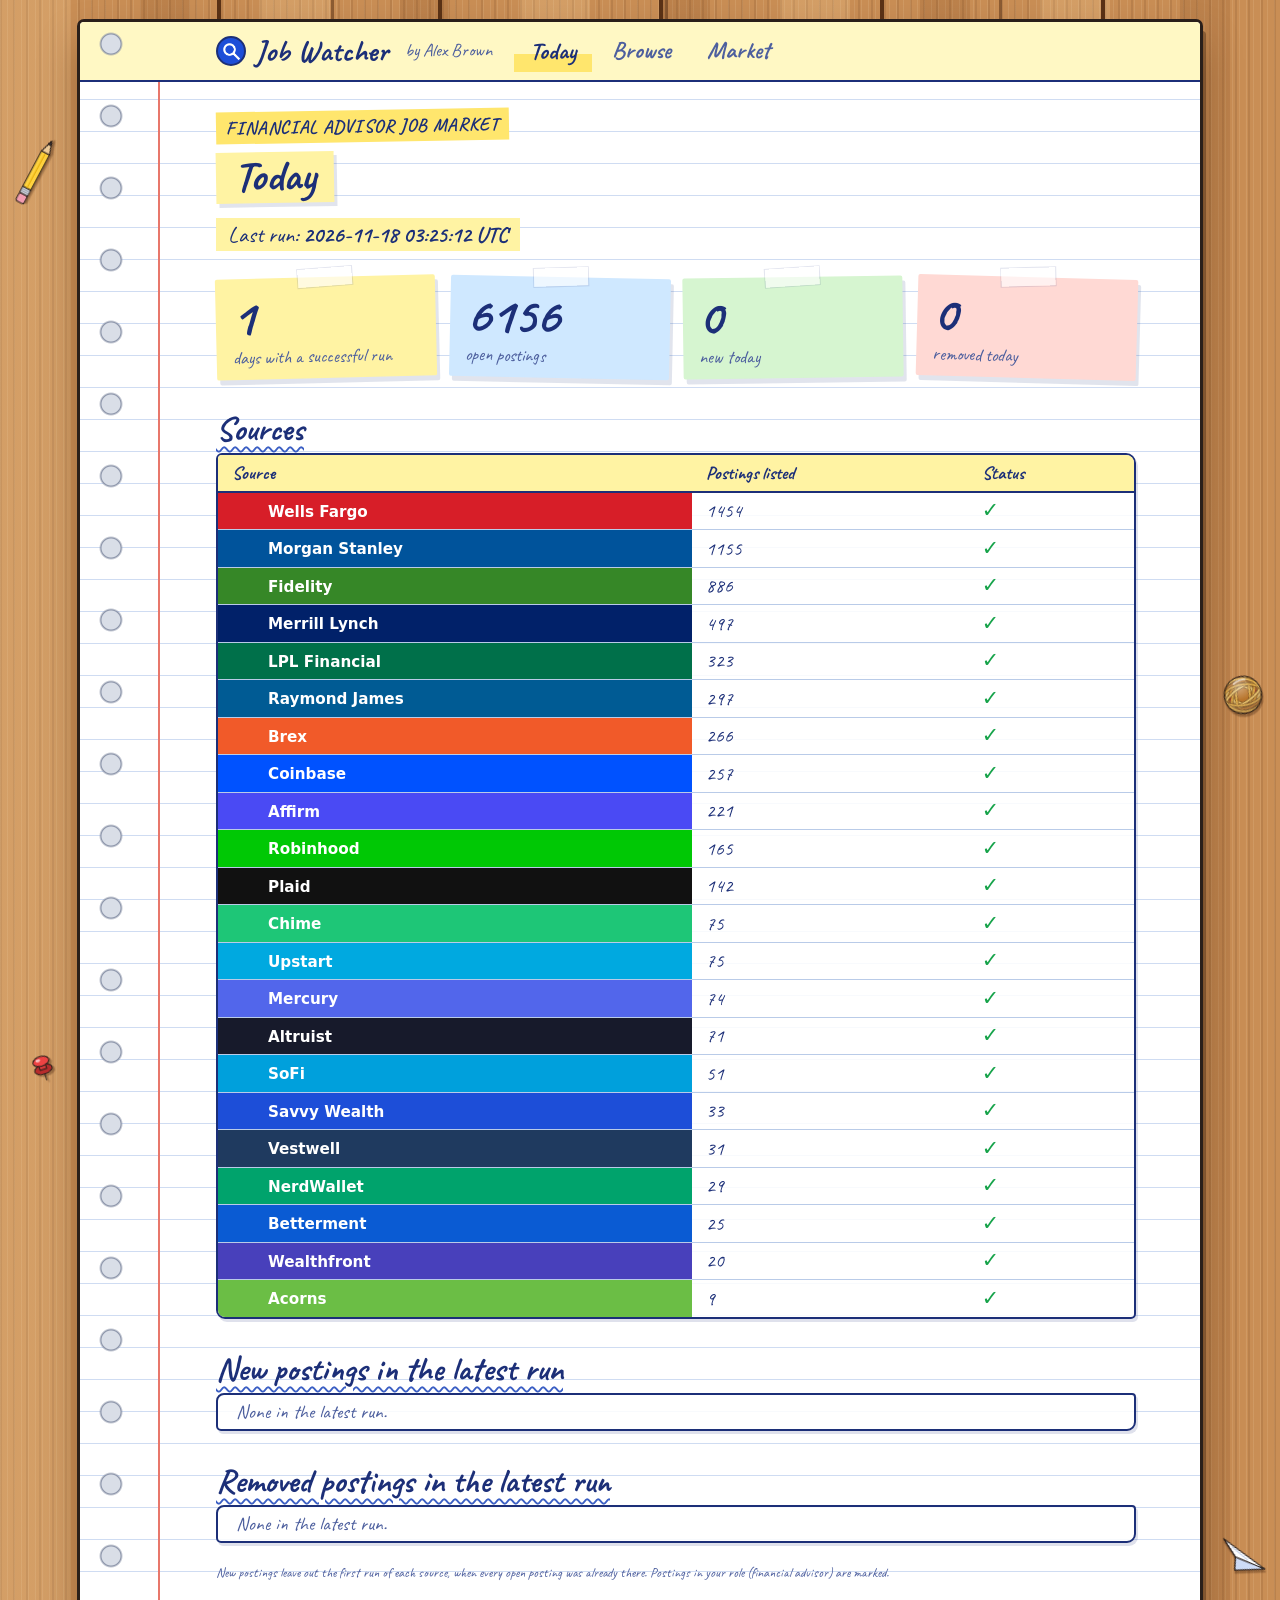
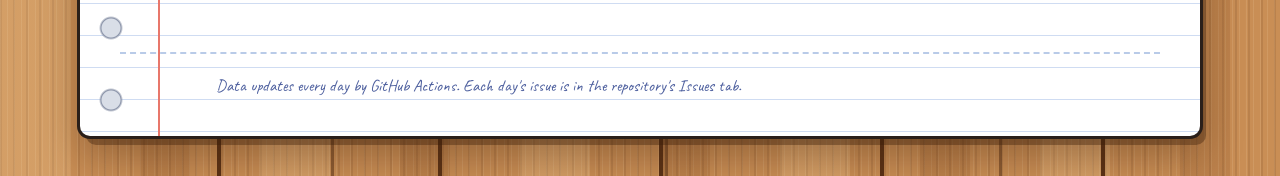
==== index.html @ 93026873 "Rubber-band ball looks like a real rubber-band ball Co-Authored-By: Claude Sonnet 5.5 <noreply@anthr" ====
<!doctype html>
<html lang="en">
<head>
<meta charset="utf-8">
<meta name="viewport" content="width=device-width, initial-scale=1">
<title>Today - Job Watcher</title>
<meta name="description" content="Daily watch on open financial-advisor jobs: what is new and what is gone.">
<meta name="theme-color" content="#1d4ed8">
<link rel="manifest" href="manifest.webmanifest">
<link rel="icon" href="assets/icon-192.png">
<link rel="apple-touch-icon" href="assets/icon-192.png">
<script src="assets/turn.js?v=15"></script>
<link rel="stylesheet" href="assets/style.css?v=15">
<script src="assets/common.js?v=15" defer></script>
<script src="assets/desk.js?v=15" defer></script>
<script src="assets/today.js?v=15" defer></script>
</head>
<body>
<header class="hero"><div class="wrap">
  <div class="eyebrow">Financial advisor job market</div>
  <h1>Today</h1>
  <p class="lede">Last run: <strong id="run-time">loading...</strong></p>
</div></header>
<main>

  <div class="cards">
    <div class="card"><div class="num" id="n-days">-</div><div class="lab">days with a successful run</div></div>
    <div class="card"><div class="num" id="n-open">-</div><div class="lab">open postings</div></div>
    <div class="card"><div class="num" id="n-new">-</div><div class="lab">new today</div></div>
    <div class="card"><div class="num" id="n-removed">-</div><div class="lab">removed today</div></div>
  </div>

  <h2>Sources</h2>
  <table>
    <thead><tr><th>Source</th><th>Postings listed</th><th>Status</th></tr></thead>
    <tbody id="sources"></tbody>
  </table>

  <h2>New postings in the latest run</h2>
  <ul class="list" id="new-list"></ul>

  <h2>Removed postings in the latest run</h2>
  <ul class="list" id="removed-list"></ul>
  <p class="note">New postings leave out the first run of each source, when every open posting was already there. Postings in your role (financial advisor) are marked.</p>
</main>
<footer>Data updates every day by GitHub Actions. Each day's issue is in the repository's Issues tab.</footer>
</body>
</html>
---- assets/style.css ----
@import url("https://fonts.googleapis.com/css2?family=Caveat:wght@400;700&display=swap");
:root {
  --bg: #f6f8fc;
  --card: #ffffff;
  --ink: #0f1b33;
  --muted: #5b6b85;
  --line: #e1e8f3;
  --brand: #1d4ed8;        /* blue (secondary color) */
  --brand-2: #1e3fa8;      /* deeper blue for hover */
  --navy: #0f2a6b;
  --accent: #1d4ed8;
  --accent-soft: #eaf1fe;
  --sky: #5b9bf5;
  --bad: #b3402f;
  --bad-soft: #fbe9e5;
  --good: #1d4ed8;
  --c-all: #a9c3f3; --c-role: #1d4ed8; --c-teal: #5b9bf5;
  --shadow: 0 1px 2px rgba(15, 42, 107, .06), 0 6px 18px rgba(15, 42, 107, .07);
  --serif: Georgia, "Times New Roman", serif;
  --sans: system-ui, -apple-system, "Segoe UI", Roboto, Helvetica, Arial, sans-serif;
}
@media (prefers-color-scheme: dark) {
  :root:not([data-theme="light"]) {
    --bg: #0b1220; --card: #121b2e; --ink: #e8eefc; --muted: #93a3c0; --line: #223052;
    --brand: #6ea0ff; --brand-2: #8db4ff; --navy: #9bbcff; --accent: #6ea0ff; --accent-soft: #172447;
    --sky: #6ea0ff; --bad: #ee8472; --bad-soft: #3b1f1a; --good: #6ea0ff;
    --c-all: #36518f; --c-role: #6ea0ff; --c-teal: #8db4ff;
    --shadow: 0 1px 2px rgba(0, 0, 0, .4), 0 6px 18px rgba(0, 0, 0, .35);
  }
}
* { box-sizing: border-box; }
html { scroll-behavior: smooth; }
body { margin: 0; background: var(--bg); color: var(--ink); font-family: var(--sans); line-height: 1.55; -webkit-font-smoothing: antialiased; }
a { color: var(--accent); }
h1, h2, h3 { font-family: var(--serif); line-height: 1.2; letter-spacing: -.01em; }
h2 { font-size: 1.35rem; margin: 30px 0 12px; }

/* navigation: white bar, blue accents */
.nav { background: var(--card); color: var(--ink); position: sticky; top: 0; z-index: 10; border-bottom: 1px solid var(--line); box-shadow: 0 2px 10px rgba(15, 42, 107, .06); }
.nav-inner { max-width: 1040px; margin: 0 auto; padding: 0 16px; display: flex; align-items: center; gap: 4px; flex-wrap: wrap; }
.brand { display: flex; align-items: center; gap: 9px; font-family: var(--serif); font-weight: bold; font-size: 1.15rem; margin-right: 18px; padding: 12px 0; color: var(--navy); text-decoration: none; }
.brand::before { content: ""; width: 26px; height: 26px; border-radius: 7px; background: var(--brand) url("icon-192.png") center / cover; }
.nav a.link { color: var(--muted); text-decoration: none; padding: 15px 14px; border-bottom: 3px solid transparent; font-weight: 500; transition: color .15s, background .15s; }
.nav a.link:hover { color: var(--brand); background: var(--accent-soft); }
.nav a.link.current { color: var(--brand); border-bottom-color: var(--brand); }

/* hero: white with a soft blue wash */
.hero { background: linear-gradient(135deg, #ffffff 0%, #f1f6ff 55%, #dfeafe 100%); color: var(--ink); position: relative; overflow: hidden; border-bottom: 1px solid var(--line); }
.hero::after { content: ""; position: absolute; right: -70px; top: -90px; width: 340px; height: 340px; border-radius: 50%; background: radial-gradient(circle, rgba(29, 78, 216, .16), transparent 68%); }
.hero .wrap { max-width: 1040px; margin: 0 auto; padding: 34px 16px 56px; position: relative; z-index: 1; }
.hero h1 { margin: 0 0 6px; font-size: clamp(1.9rem, 4.5vw, 2.7rem); color: var(--navy); }
.hero .lede { color: var(--muted); margin: 0; max-width: 62ch; }
.hero .lede strong { color: var(--ink); }
.hero .eyebrow { text-transform: uppercase; letter-spacing: .14em; font-size: .72rem; color: var(--brand); font-weight: 700; margin-bottom: 8px; }
@media (prefers-color-scheme: dark) { :root:not([data-theme="light"]) .hero { background: linear-gradient(135deg, #0b1220 0%, #101a30 60%, #14234a 100%); } }

main { max-width: 1040px; margin: -34px auto 0; padding: 0 16px 60px; position: relative; z-index: 2; }
.lede { color: var(--muted); }
.banner { background: var(--accent-soft); color: var(--navy); border: 1px solid var(--sky); padding: 9px 14px; border-radius: 8px; margin: 0 0 14px; }

/* stat cards */
.cards { display: grid; grid-template-columns: repeat(auto-fit, minmax(150px, 1fr)); gap: 14px; margin: 0 0 8px; }
.card { background: var(--card); border: 1px solid var(--line); border-top: 4px solid var(--brand); border-radius: 10px; padding: 16px 18px; box-shadow: var(--shadow); }
.card:nth-child(2) { border-top-color: var(--navy); }
.card:nth-child(3) { border-top-color: var(--sky); }
.card:nth-child(4) { border-top-color: var(--bad); }
.card .num { font-family: var(--serif); font-size: 2.3rem; font-weight: bold; line-height: 1.1; color: var(--navy); }
.card .lab { color: var(--muted); font-size: .85rem; margin-top: 4px; }

/* tables and lists */
table { border-collapse: separate; border-spacing: 0; width: 100%; background: var(--card); border: 1px solid var(--line); border-radius: 10px; overflow: hidden; box-shadow: var(--shadow); }
th, td { text-align: left; padding: 10px 16px; border-bottom: 1px solid var(--line); font-size: .93rem; }
th { background: var(--accent-soft); font-size: .72rem; text-transform: uppercase; letter-spacing: .08em; color: var(--navy); }
tr:last-child td { border-bottom: 0; }
tbody tr:hover td { background: rgba(29, 78, 216, .05); }
.ok, .fail { display: inline-block; padding: 2px 10px; border-radius: 20px; font-size: .78rem; font-weight: 700; }
.ok { color: var(--brand); background: var(--accent-soft); }
.fail { color: var(--bad); background: var(--bad-soft); }
.mark { display: inline-block; font-size: 1.3rem; font-weight: 800; line-height: 1; }
.mark.yes { color: #16a34a; }
.mark.no { color: #dc2626; }
.pill { display: inline-block; background: var(--brand); color: #fff; font-size: .66rem; font-weight: 800; letter-spacing: .05em; padding: 2px 8px; border-radius: 10px; vertical-align: middle; margin-right: 6px; }
@media (prefers-color-scheme: dark) { :root:not([data-theme="light"]) .pill { color: #07122b; } }
.list { list-style: none; padding: 0; margin: 0; background: var(--card); border: 1px solid var(--line); border-radius: 10px; overflow: hidden; box-shadow: var(--shadow); }
.list li { padding: 11px 18px; border-bottom: 1px solid var(--line); transition: background .12s; }
.list li:hover { background: rgba(29, 78, 216, .05); }
.list li:last-child { border-bottom: 0; }
.list a { font-weight: 600; text-decoration: none; color: var(--ink); }
.list a:hover { text-decoration: underline; color: var(--brand); }
.list .sub, .sub { color: var(--muted); font-size: .85rem; }
.empty { color: var(--muted); padding: 14px 18px; }

/* browse controls */
.panel { background: var(--card); border: 1px solid var(--line); border-radius: 12px; padding: 16px 18px; box-shadow: var(--shadow); margin: 0 0 16px; }
.controls { display: grid; grid-template-columns: repeat(auto-fit, minmax(160px, 1fr)); gap: 12px; align-items: end; margin-top: 14px; }
.controls label { display: flex; flex-direction: column; font-size: .75rem; text-transform: uppercase; letter-spacing: .06em; color: var(--muted); gap: 4px; font-weight: 600; }
select, input[type=search] { font: inherit; text-transform: none; letter-spacing: 0; font-weight: 400; padding: 9px 10px; border: 1px solid var(--line); border-radius: 8px; background: var(--card); color: var(--ink); min-width: 0; }
select:focus, input:focus, button:focus-visible, a:focus-visible { outline: 3px solid rgba(29, 78, 216, .35); outline-offset: 1px; }
.seg { display: inline-flex; flex-wrap: nowrap; border: 1px solid var(--line); border-radius: 9px; overflow: hidden; }
.seg button { white-space: nowrap; font: inherit; font-weight: 600; border: 0; background: var(--card); color: var(--ink); padding: 9px 16px; cursor: pointer; transition: background .15s; }
.seg button:hover { background: var(--accent-soft); }
.seg button[aria-pressed=true] { background: var(--brand); color: #fff; }
@media (prefers-color-scheme: dark) { :root:not([data-theme="light"]) .seg button[aria-pressed=true] { color: #07122b; } }
.row { display: flex; gap: 12px; align-items: flex-start; }
.row .grow { flex: 1; min-width: 0; }
.star { border: 0; background: none; font-size: 1.6rem; line-height: 1; cursor: pointer; color: #b7c4dd; padding: 2px 4px; transition: transform .12s, color .12s; }
.star:hover { transform: scale(1.2); color: var(--brand); }
.star[aria-pressed=true] { color: var(--brand); }
.list a.apply, .apply { white-space: nowrap; font-weight: 700; text-decoration: none; background: var(--brand); color: #fff; border: 1px solid var(--brand); padding: 7px 16px; border-radius: 8px; align-self: center; transition: background .15s; }
.list a.apply:hover, .apply:hover { background: var(--brand-2); border-color: var(--brand-2); color: #fff; text-decoration: none; }
@media (prefers-color-scheme: dark) { :root:not([data-theme="light"]) .list a.apply, :root:not([data-theme="light"]) .apply { color: #07122b; } }
.count { color: var(--muted); font-size: .9rem; margin: 10px 2px; font-weight: 600; }
.note { color: var(--muted); font-size: .85rem; }

/* market */
section.finding { background: var(--card); border: 1px solid var(--line); border-left: 5px solid var(--brand); border-radius: 12px; padding: 6px 24px 20px; margin: 18px 0; box-shadow: var(--shadow); }
section.finding:nth-of-type(even) { border-left-color: var(--sky); }
section.finding h2 { margin: 18px 0 6px; font-size: 1.4rem; color: var(--navy); }
.chart svg { width: 100%; height: auto; display: block; }
.chart text { fill: var(--muted); font-size: 11px; font-family: var(--sans); }
.legend { display: flex; gap: 16px; font-size: .85rem; color: var(--muted); margin: 6px 0 0; }
.legend i { display: inline-block; width: 11px; height: 11px; border-radius: 3px; margin-right: 6px; vertical-align: -1px; }

/* sources table: the first column takes each company's colors */
td.src { font-weight: 700; white-space: nowrap; }
td.src > span:last-child { vertical-align: middle; }
td.src .logo { display: inline-block; width: 26px; height: 26px; padding: 3px; margin-right: 10px; border-radius: 7px; background: #fff; vertical-align: middle; object-fit: contain; }
tbody tr:hover td.src { filter: brightness(1.06); }

footer { color: var(--muted); font-size: .8rem; max-width: 1040px; margin: 0 auto; padding: 0 16px 34px; border-top: 1px solid var(--line); padding-top: 16px; }

@media (max-width: 560px) {
  .nav a.link { padding: 12px 10px; }
  .row { flex-wrap: wrap; }
  .apply { margin-left: 40px; }
  section.finding { padding: 4px 14px 16px; }
}

/* ===== Notepad theme: white ruled paper, ink handwriting ===== */
:root, :root:not([data-theme="light"]) {
  --hand: "Caveat", "Segoe Print", "Bradley Hand", "Comic Sans MS", cursive;
  --ink: #1c2f78; --muted: #4d5f9e; --line: #b9cbe8;
  --bg: #e4e8ee; --card: #ffffff;
  --brand: #1c2f78; --brand-2: #121f55; --navy: #1c2f78; --accent: #1c2f78; --accent-soft: #fff6b3;
  --sky: #3b5fc4; --bad: #c0392b; --bad-soft: #fde4e0; --good: #1c2f78;
  --c-all: #b9c7ee; --c-role: #1c2f78; --c-teal: #3b5fc4;
  --serif: var(--hand); --sans: var(--hand);
  --shadow: 2px 3px 0 rgba(28, 47, 120, .14);
  color-scheme: light;
}
html { background: radial-gradient(circle at 50% 0, #f2f4f8, #d9dee7) fixed; }
body {
  position: relative; max-width: 1120px; margin: 22px auto 40px; font-size: 1.28rem; line-height: 32px;
  background-color: #fff;
  background-image:
    linear-gradient(90deg, transparent 78px, #e8776b 78px, #e8776b 80px, transparent 80px),
    repeating-linear-gradient(to bottom, transparent 0 31px, #cfdcf2 31px 32px);
  background-position: 0 0, 0 14px;
  box-shadow: 0 2px 4px rgba(0,0,0,.18), 0 18px 40px rgba(20, 30, 60, .22);
  border-radius: 4px 4px 10px 10px;
}
/* spiral binding holes down the left edge */
body::before {
  content: ""; position: absolute; left: 14px; top: 0; bottom: 0; width: 34px; pointer-events: none; z-index: 20;
  background: radial-gradient(circle at 17px 22px, #d9dee7 0 9px, #8a93a8 10px, transparent 12px) 0 0 / 34px 72px repeat-y;
}
body, input, select, button { font-family: var(--hand); }
h1, h2, h3 { font-weight: 700; letter-spacing: 0; line-height: 36px; }
h1 { font-size: clamp(2.6rem, 6vw, 3.6rem); line-height: 1.05; transform: rotate(-1deg); }
h2 { font-size: 2.1rem; margin: 32px 0 6px; text-decoration: underline wavy #3b5fc4 1.5px; text-underline-offset: 6px; }
a { text-decoration-thickness: 1.5px; }

/* nav = tab strip at the top of the page */
.nav { background: #fff8c4; border-bottom: 2px solid var(--ink); box-shadow: none; border-radius: 4px 4px 0 0; }
.nav-inner { padding-left: 96px; }
.brand { font-size: 1.9rem; color: var(--ink); }
.brand::before { border-radius: 50%; border: 2px solid var(--ink); }
.nav a.link { font-size: 1.5rem; font-weight: 700; color: var(--muted); padding: 10px 16px; }
.nav a.link:hover { background: transparent; color: var(--ink); transform: rotate(-2deg); }
.nav a.link.current { color: var(--ink); border-bottom: 0; background: linear-gradient(transparent 55%, #ffe66d 55%, #ffe66d 90%, transparent 90%); }

/* hero sits right on the paper */
.hero { background: transparent; border-bottom: 0; }
.hero::after { display: none; }
.hero .wrap { padding: 28px 24px 42px 96px; }
.hero .lede { font-size: 1.4rem; }
.hero .eyebrow { font-size: 1.15rem; letter-spacing: .06em; transform: rotate(-1deg); display: inline-block; background: #ffe66d; padding: 0 10px; color: var(--ink); }
main { padding: 0 24px 50px 96px; margin-top: -20px; }
footer { padding-left: 96px; border-top: 2px dashed var(--line); font-size: 1.05rem; }

/* stat cards = sticky notes */
.card { background: #fff3a3; border: 0; border-radius: 2px; padding: 14px 16px 12px; line-height: 1.1; box-shadow: 3px 5px 0 rgba(28,47,120,.13); transform: rotate(-1.4deg); position: relative; }
.card:nth-child(2) { background: #cfe8ff; transform: rotate(1.2deg); }
.card:nth-child(3) { background: #d6f5d0; transform: rotate(-.8deg); }
.card:nth-child(4) { background: #ffd9d4; transform: rotate(1.6deg); }
.card::before { content: ""; position: absolute; top: -9px; left: 50%; width: 54px; height: 18px; margin-left: -27px; background: rgba(255,255,255,.65); box-shadow: 0 0 0 1px rgba(28,47,120,.12); transform: rotate(-3deg); }
.card .num { font-size: 3.2rem; font-weight: 700; line-height: 1; }
.card .lab { font-size: 1.15rem; line-height: 1.1; }

/* tables: ink-drawn grid on paper */
table { background: rgba(255,255,255,.85); border: 2px solid var(--ink); border-radius: 6px 10px 5px 9px; box-shadow: var(--shadow); }
th, td { font-size: 1.2rem; padding: 4px 14px; line-height: 28px; border-bottom: 1.5px solid var(--line); }
th { background: #fff3a3; font-size: 1.15rem; text-transform: none; letter-spacing: 0; font-weight: 700; border-bottom: 2px solid var(--ink); }
tbody tr:hover td { background: rgba(255, 230, 109, .25); }
/* sources keep their logo, company color and brand look */
td.src, td.src span { font-family: system-ui, -apple-system, "Segoe UI", Roboto, Arial, sans-serif; font-size: .95rem; font-weight: 700; }
.mark { font-family: system-ui, "Segoe UI Symbol", sans-serif; }

/* lists */
.list { background: rgba(255,255,255,.85); border: 2px solid var(--ink); border-radius: 8px 4px 9px 5px; box-shadow: var(--shadow); }
.list li { padding: 6px 18px; line-height: 1.15; border-bottom: 1.5px dashed var(--line); }
.list a { font-weight: 700; font-size: 1.35rem; color: var(--ink); }
.list .sub, .sub { font-size: 1.1rem; }
.pill { background: transparent; color: #c0392b; border: 2px solid #c0392b; border-radius: 40% 60% 55% 45%; font-size: .95rem; padding: 0 8px; transform: rotate(-4deg); letter-spacing: 0; }
.empty { font-size: 1.2rem; }
.banner { background: #fff3a3; border: 2px dashed var(--ink); color: var(--ink); }

/* controls */
.panel { background: rgba(255,255,255,.88); border: 2px solid var(--ink); border-radius: 7px 11px 6px 10px; box-shadow: var(--shadow); line-height: 1.2; }
.controls label { font-size: 1.1rem; text-transform: none; letter-spacing: 0; font-weight: 700; color: var(--ink); line-height: 1.1; }
select, input[type=search] { font-size: 1.2rem; border: 0; border-bottom: 2px solid var(--ink); border-radius: 0; background: rgba(255, 246, 179, .45); padding: 4px 8px; }
.seg { border: 2px solid var(--ink); border-radius: 8px 12px 7px 11px; }
.seg button { font-size: 1.25rem; font-weight: 700; padding: 3px 16px; background: transparent; color: var(--ink); }
.seg button:hover { background: #fff3a3; }
.seg button[aria-pressed=true] { background: #ffe66d; color: var(--ink); }
.star { font-family: system-ui, sans-serif; color: #b3b9cf; }
.star:hover, .star[aria-pressed=true] { color: #e6a700; }
.list a.apply, .apply { background: transparent; color: var(--ink); border: 2px solid var(--ink); border-radius: 10px 6px 11px 7px; font-size: 1.25rem; padding: 2px 14px; line-height: 1.3; }
.list a.apply:hover, .apply:hover { background: #ffe66d; color: var(--ink); border-color: var(--ink); }
.count { font-size: 1.25rem; }

/* market findings = pages with a highlighted heading */
section.finding { background: rgba(255,255,255,.85); border: 2px solid var(--ink); border-left: 2px solid var(--ink); border-radius: 8px 5px 10px 6px; box-shadow: var(--shadow); line-height: 1.2; }
section.finding:nth-of-type(even) { border-left-color: var(--ink); }
section.finding h2 { text-decoration: none; background: linear-gradient(transparent 58%, #ffe66d 58%, #ffe66d 92%, transparent 92%); display: inline-block; }
.chart text { font-size: 13px; }

@media (max-width: 700px) {
  body { margin: 0; border-radius: 0; background-image: linear-gradient(90deg, transparent 44px, #e8776b 44px, #e8776b 46px, transparent 46px), repeating-linear-gradient(to bottom, transparent 0 31px, #cfdcf2 31px 32px); }
  body::before { left: 4px; width: 30px; }
  .nav-inner { padding-left: 52px; } .hero .wrap { padding-left: 52px; } main { padding-left: 52px; padding-right: 12px; } footer { padding-left: 52px; }
}

/* author name in the heading */
.brand .by { font-size: 1.15rem; font-weight: 400; color: var(--muted); margin-left: 8px; align-self: flex-end; padding-bottom: 2px; white-space: nowrap; }
@media (max-width: 560px) { .brand { margin-right: 6px; } .brand .by { display: none; } }

/* page turn between Today, Browse and Market: the page lifts at its free edge, bends over the spine and drops its shadow on the next page */
@view-transition { navigation: auto; }
::view-transition-old(root), ::view-transition-new(root) { animation-duration: 1s; mix-blend-mode: normal; animation-fill-mode: both; }
::view-transition-old(root) {
  transform-origin: 0 55%; z-index: 2;
  animation-name: page-turn; animation-timing-function: cubic-bezier(.45, .05, .3, 1);
  backface-visibility: hidden;
}
::view-transition-new(root) { animation-name: page-under; animation-timing-function: cubic-bezier(.3, 0, .3, 1); }
@keyframes page-turn {
  0%   { transform: perspective(2600px) rotateY(0) rotateX(0) skewY(0); filter: drop-shadow(0 0 0 rgba(20,30,60,0)) brightness(1); opacity: 1; }
  15%  { transform: perspective(2600px) rotateY(-9deg) rotateX(.6deg) skewY(-.4deg); filter: drop-shadow(14px 6px 14px rgba(20,30,60,.22)) brightness(1); }
  45%  { transform: perspective(2600px) rotateY(-50deg) rotateX(1.4deg) skewY(-1.4deg); filter: drop-shadow(26px 10px 26px rgba(20,30,60,.32)) brightness(.96); opacity: 1; }
  75%  { transform: perspective(2600px) rotateY(-96deg) rotateX(.8deg) skewY(-.8deg); filter: drop-shadow(18px 8px 22px rgba(20,30,60,.25)) brightness(.9); opacity: .9; }
  100% { transform: perspective(2600px) rotateY(-122deg) rotateX(0) skewY(0); filter: drop-shadow(0 0 0 rgba(20,30,60,0)) brightness(.86); opacity: 0; }
}
@keyframes page-under {
  0%   { filter: brightness(.82); transform: scale(.992); }
  60%  { filter: brightness(.93); transform: scale(.998); }
  100% { filter: brightness(1); transform: scale(1); }
}
@media (prefers-reduced-motion: reduce) { @view-transition { navigation: none; } }

/* going back (Market > Browse > Today): the previous page turns back over from the left */
:root:active-view-transition-type(back)::view-transition-old(root) { transform-origin: 50% 50%; z-index: 1; animation-name: page-under; animation-direction: reverse; }
:root:active-view-transition-type(back)::view-transition-new(root) { transform-origin: 0 55%; z-index: 2; animation-name: page-turn; animation-direction: reverse; animation-timing-function: cubic-bezier(.3, .05, .55, 1); backface-visibility: hidden; }

/* page headings on Post-It yellow */
.hero h1 { display: inline-block; background: #fff3a3; padding: 2px 18px 4px; box-shadow: 3px 4px 0 rgba(28, 47, 120, .13); }
.hero .lede { margin-top: 14px; }
.hero .lede, .hero .lede strong { color: var(--ink); }
.hero .lede { display: inline; background: #fff3a3; padding: 2px 12px; line-height: 40px; -webkit-box-decoration-break: clone; box-decoration-break: clone; }
.hero .eyebrow, .hero h1 { display: table; }
.hero h1 { margin-top: 10px; margin-bottom: 12px; }

/* wooden desk around the notepad (cartoon planks) */
html {
  position: relative;
  background-color: #c98e55;
  background-image:
    repeating-linear-gradient(90deg, transparent 0 217px, #5a3216 217px 221px),
    repeating-linear-gradient(90deg, transparent 0 331px, rgba(90, 50, 22, .55) 331px 334px),
    repeating-linear-gradient(90deg, rgba(255, 224, 170, .20) 0 70px, transparent 70px 140px, rgba(120, 66, 28, .16) 140px 190px, transparent 190px 260px),
    repeating-linear-gradient(90deg, rgba(90, 50, 22, .14) 0 2px, transparent 2px 13px),
    repeating-linear-gradient(90deg, rgba(255, 235, 200, .12) 0 1px, transparent 1px 7px);
  background-attachment: scroll;
}
body { z-index: 1; box-shadow: 0 0 0 3px #2a1f1a, 6px 9px 0 rgba(60, 30, 10, .38), 0 22px 40px rgba(60, 30, 10, .35); }
.desk-items { position: absolute; top: 0; left: 0; right: 0; z-index: 0; pointer-events: none; overflow: hidden; }
.desk-item { position: absolute; filter: drop-shadow(5px 7px 0 rgba(60, 30, 10, .35)); }
.desk-item svg { display: block; }
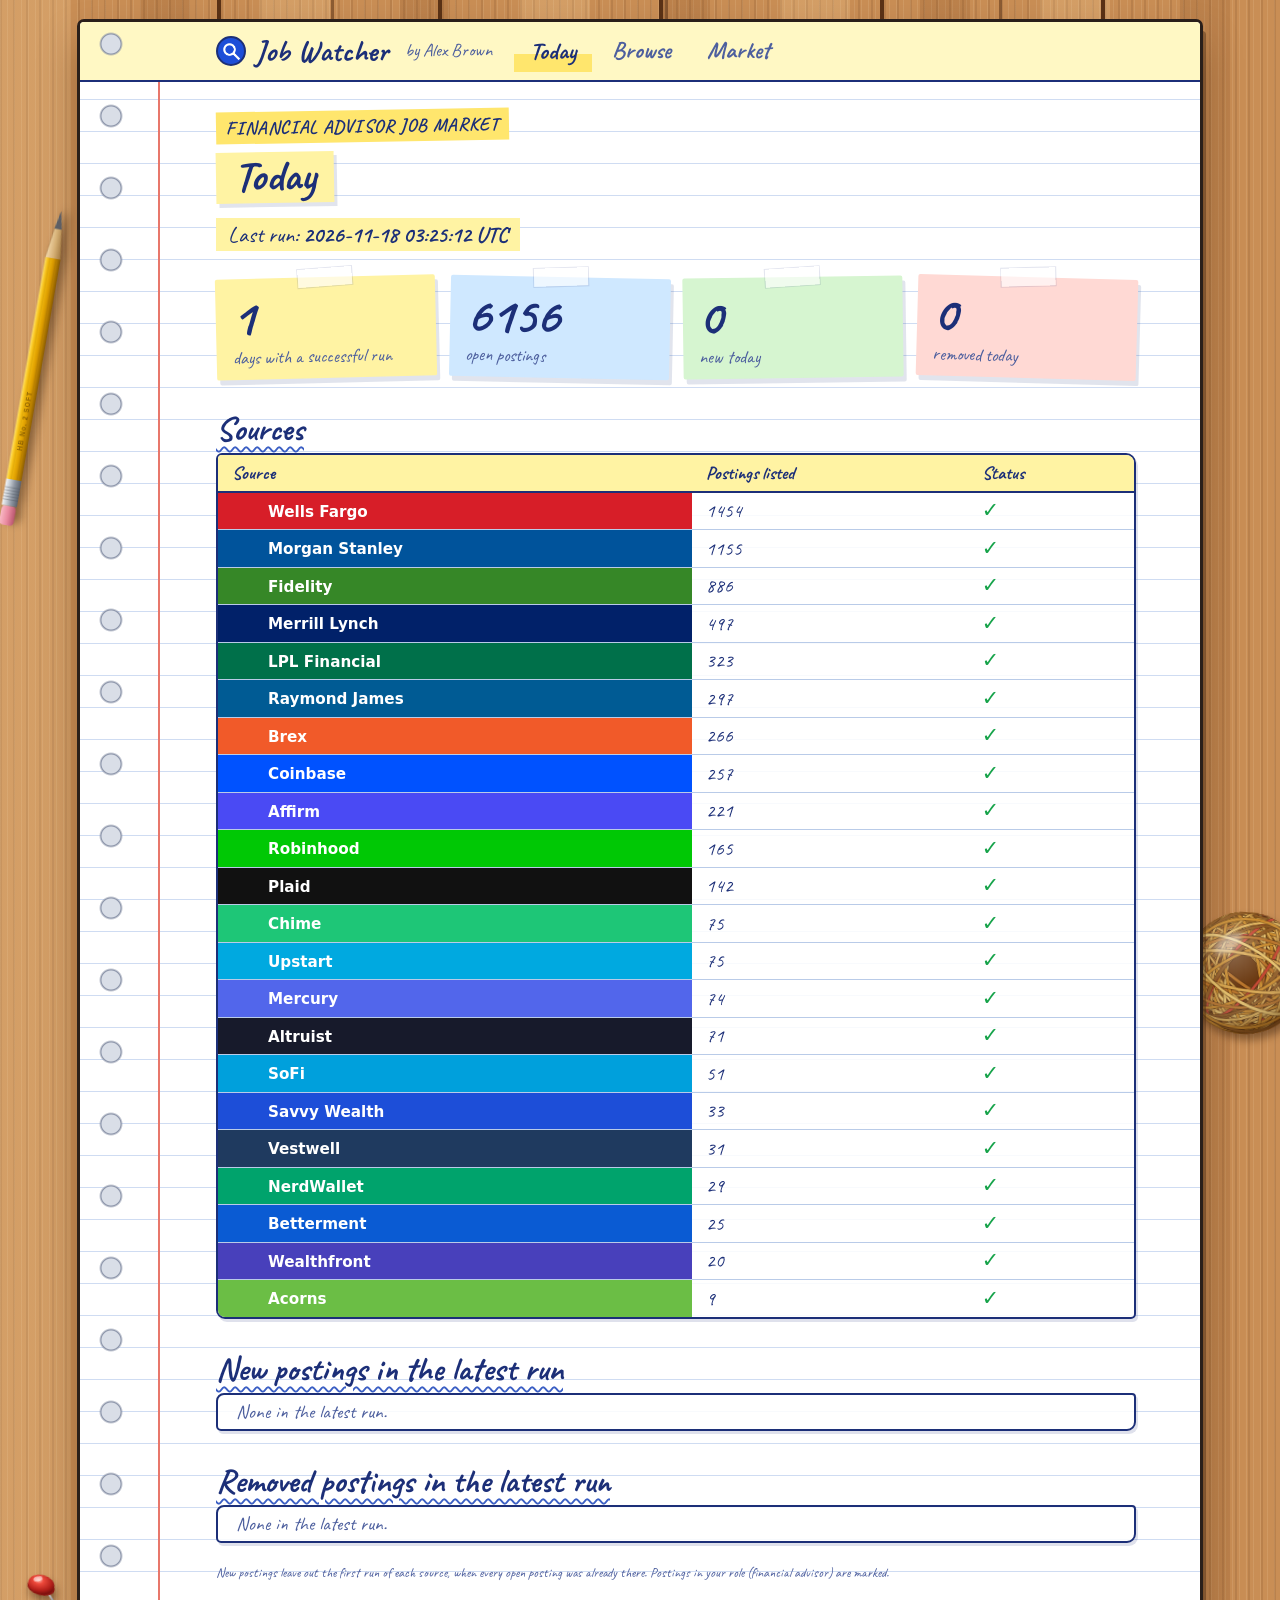
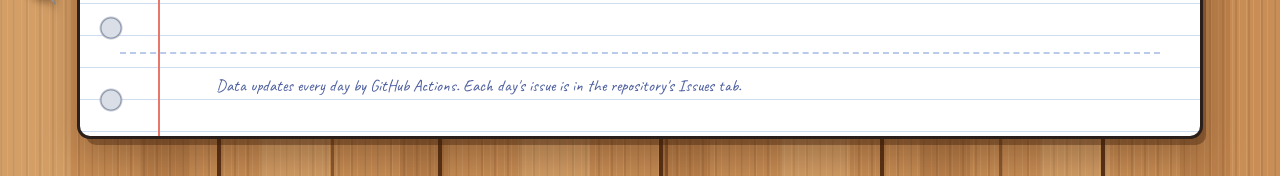
==== commit 399130e0: "Desk items at real size with realistic shading and soft shadows Co-Authored-By: Claude Sonnet 5.5 <n" ====
--- a/index.html
+++ b/index.html
@@ -9,11 +9,11 @@
 <link rel="manifest" href="manifest.webmanifest">
 <link rel="icon" href="assets/icon-192.png">
 <link rel="apple-touch-icon" href="assets/icon-192.png">
-<script src="assets/turn.js?v=15"></script>
-<link rel="stylesheet" href="assets/style.css?v=15">
-<script src="assets/common.js?v=15" defer></script>
-<script src="assets/desk.js?v=15" defer></script>
-<script src="assets/today.js?v=15" defer></script>
+<script src="assets/turn.js?v=16"></script>
+<link rel="stylesheet" href="assets/style.css?v=16">
+<script src="assets/common.js?v=16" defer></script>
+<script src="assets/desk.js?v=16" defer></script>
+<script src="assets/today.js?v=16" defer></script>
 </head>
 <body>
 <header class="hero"><div class="wrap">
--- a/assets/style.css
+++ b/assets/style.css
@@ -294,5 +294,5 @@
 }
 body { z-index: 1; box-shadow: 0 0 0 3px #2a1f1a, 6px 9px 0 rgba(60, 30, 10, .38), 0 22px 40px rgba(60, 30, 10, .35); }
 .desk-items { position: absolute; top: 0; left: 0; right: 0; z-index: 0; pointer-events: none; overflow: hidden; }
-.desk-item { position: absolute; filter: drop-shadow(5px 7px 0 rgba(60, 30, 10, .35)); }
+.desk-item { position: absolute; filter: drop-shadow(7px 11px 8px rgba(45, 22, 6, .45)); }
 .desk-item svg { display: block; }
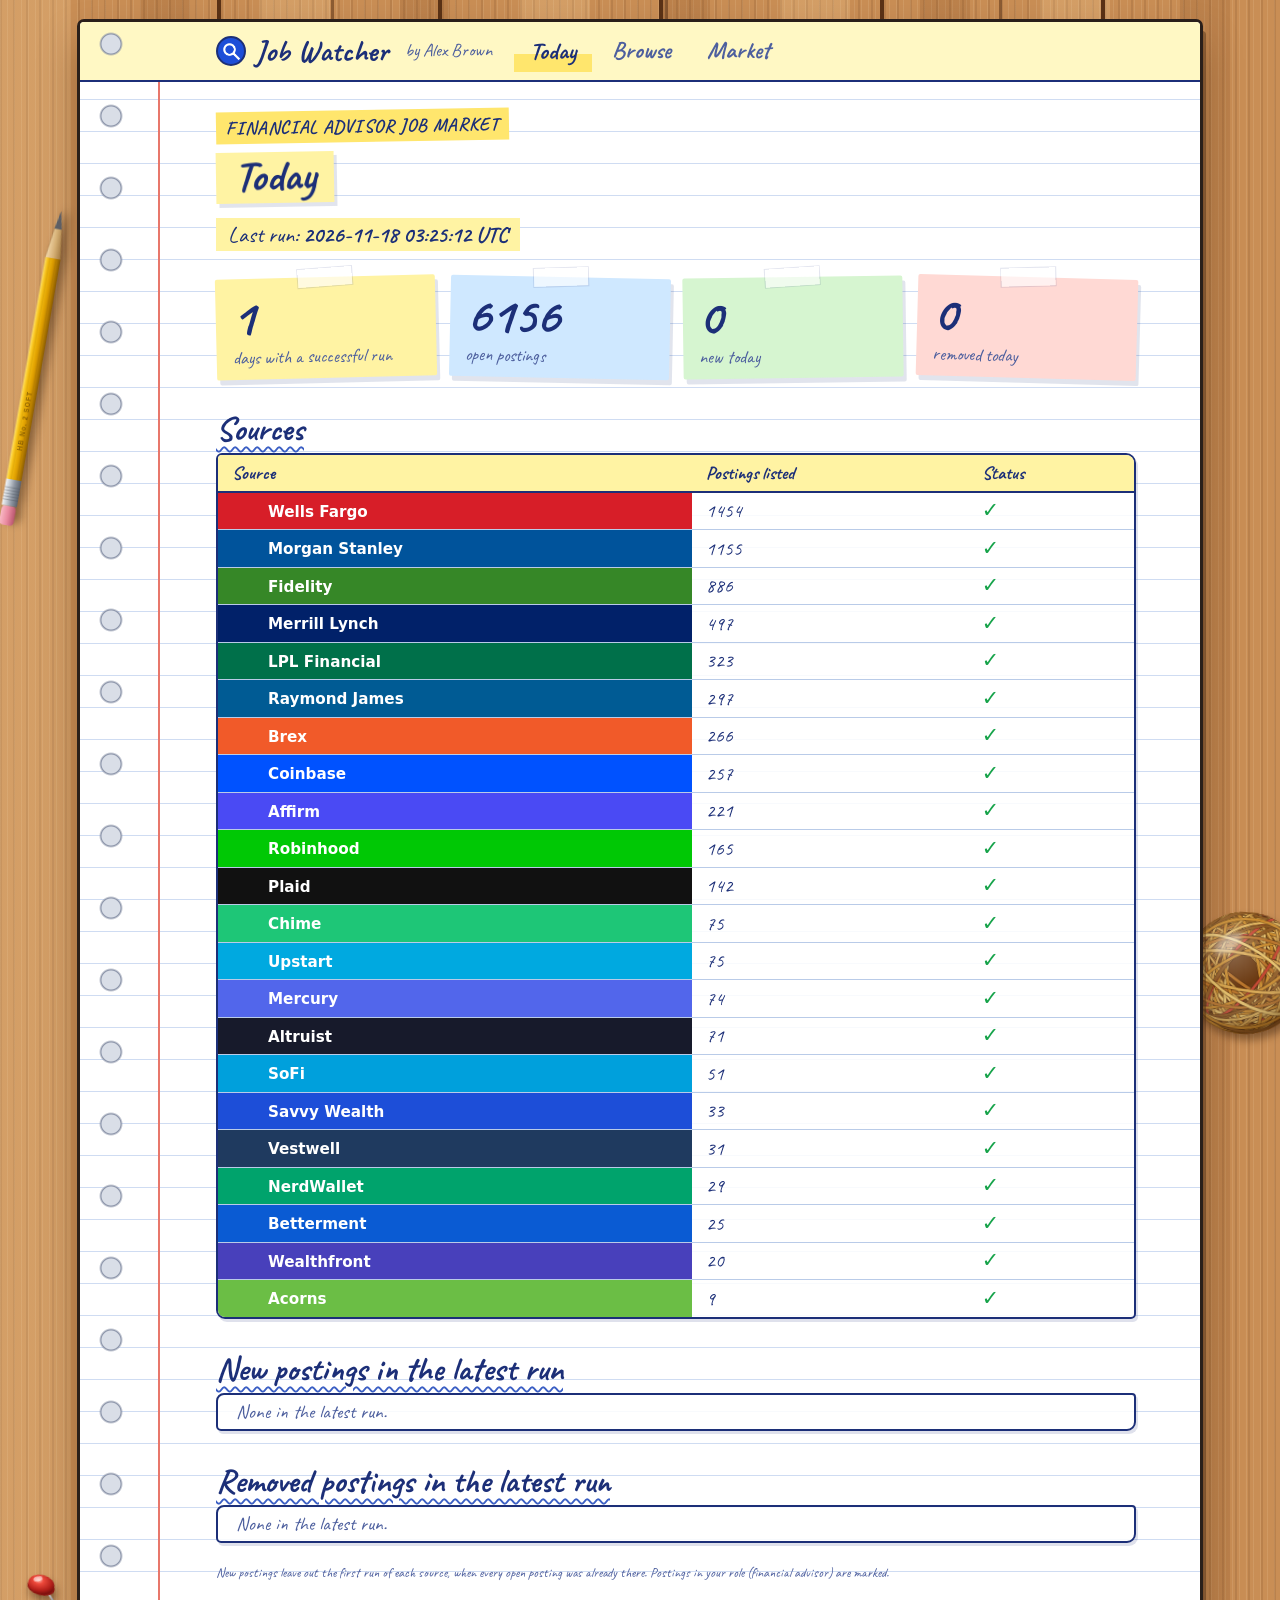
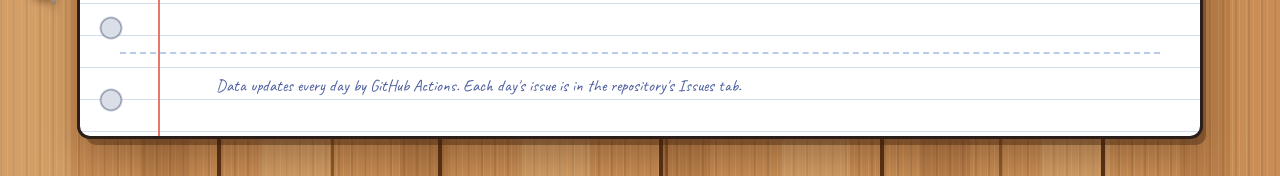
==== commit 2c8fa214: "Page turn moves only the paper, not the desk Co-Authored-By: Claude Sonnet 5.5 <noreply@anthropic.co" ====
--- a/index.html
+++ b/index.html
@@ -9,11 +9,11 @@
 <link rel="manifest" href="manifest.webmanifest">
 <link rel="icon" href="assets/icon-192.png">
 <link rel="apple-touch-icon" href="assets/icon-192.png">
-<script src="assets/turn.js?v=16"></script>
-<link rel="stylesheet" href="assets/style.css?v=16">
-<script src="assets/common.js?v=16" defer></script>
-<script src="assets/desk.js?v=16" defer></script>
-<script src="assets/today.js?v=16" defer></script>
+<script src="assets/turn.js?v=22"></script>
+<link rel="stylesheet" href="assets/style.css?v=22">
+<script src="assets/common.js?v=22" defer></script>
+<script src="assets/desk.js?v=22" defer></script>
+<script src="assets/today.js?v=22" defer></script>
 </head>
 <body>
 <header class="hero"><div class="wrap">
--- a/assets/style.css
+++ b/assets/style.css
@@ -245,15 +245,19 @@
 .brand .by { font-size: 1.15rem; font-weight: 400; color: var(--muted); margin-left: 8px; align-self: flex-end; padding-bottom: 2px; white-space: nowrap; }
 @media (max-width: 560px) { .brand { margin-right: 6px; } .brand .by { display: none; } }
 
-/* page turn between Today, Browse and Market: the page lifts at its free edge, bends over the spine and drops its shadow on the next page */
+/* page turn between Today, Browse and Market: only the paper turns, the desk stays put */
 @view-transition { navigation: auto; }
-::view-transition-old(root), ::view-transition-new(root) { animation-duration: 1s; mix-blend-mode: normal; animation-fill-mode: both; }
-::view-transition-old(root) {
-  transform-origin: 0 55%; z-index: 2;
+body { view-transition-name: paper; }
+::view-transition-group(root), ::view-transition-group(paper) { animation: none; }
+::view-transition-old(root), ::view-transition-new(root) { animation: none; mix-blend-mode: normal; }
+::view-transition-old(root) { display: none; }
+::view-transition-old(paper), ::view-transition-new(paper) { animation-duration: 1s; mix-blend-mode: normal; animation-fill-mode: both; }
+::view-transition-old(paper) {
+  transform-origin: 0 var(--vy, 45vh); z-index: 2;
   animation-name: page-turn; animation-timing-function: cubic-bezier(.45, .05, .3, 1);
   backface-visibility: hidden;
 }
-::view-transition-new(root) { animation-name: page-under; animation-timing-function: cubic-bezier(.3, 0, .3, 1); }
+::view-transition-new(paper) { animation-name: page-under; animation-timing-function: cubic-bezier(.3, 0, .3, 1); }
 @keyframes page-turn {
   0%   { transform: perspective(2600px) rotateY(0) rotateX(0) skewY(0); filter: drop-shadow(0 0 0 rgba(20,30,60,0)) brightness(1); opacity: 1; }
   15%  { transform: perspective(2600px) rotateY(-9deg) rotateX(.6deg) skewY(-.4deg); filter: drop-shadow(14px 6px 14px rgba(20,30,60,.22)) brightness(1); }
@@ -268,9 +272,6 @@
 }
 @media (prefers-reduced-motion: reduce) { @view-transition { navigation: none; } }
 
-/* going back (Market > Browse > Today): the previous page turns back over from the left */
-:root:active-view-transition-type(back)::view-transition-old(root) { transform-origin: 50% 50%; z-index: 1; animation-name: page-under; animation-direction: reverse; }
-:root:active-view-transition-type(back)::view-transition-new(root) { transform-origin: 0 55%; z-index: 2; animation-name: page-turn; animation-direction: reverse; animation-timing-function: cubic-bezier(.3, .05, .55, 1); backface-visibility: hidden; }
 
 /* page headings on Post-It yellow */
 .hero h1 { display: inline-block; background: #fff3a3; padding: 2px 18px 4px; box-shadow: 3px 4px 0 rgba(28, 47, 120, .13); }
@@ -296,3 +297,30 @@
 .desk-items { position: absolute; top: 0; left: 0; right: 0; z-index: 0; pointer-events: none; overflow: hidden; }
 .desk-item { position: absolute; filter: drop-shadow(7px 11px 8px rgba(45, 22, 6, .45)); }
 .desk-item svg { display: block; }
+
+/* filter text boxes with a drop-down of suggestions */
+.controls .field { display: flex; flex-direction: column; gap: 4px; position: relative; min-width: 0; }
+.controls .flabel { font-size: 1.1rem; font-weight: 700; color: var(--ink); line-height: 1.1; }
+.combo { position: relative; }
+.combo-in, #q { width: 100%; font: inherit; font-size: 1.2rem; color: var(--ink); caret-color: var(--ink); padding: 4px 8px; border: 0; border-bottom: 2px solid var(--ink); border-radius: 0; background: rgba(255, 246, 179, .55); }
+.combo-in::placeholder, #q::placeholder { color: #7c89b8; opacity: 1; }
+.combo-in:focus, #q:focus { outline: none; background: #fff3a3; box-shadow: 0 3px 0 -1px #ffe66d; }
+.drop { position: absolute; left: 0; top: calc(100% + 3px); width: max(100%, 260px); max-width: 92vw; z-index: 30; background: #fffdf2; border: 2px solid var(--ink); border-radius: 6px 10px 6px 9px; box-shadow: 4px 6px 0 rgba(28, 47, 120, .18); line-height: 1.2; }
+.drop[hidden] { display: none; }
+.drop .tabs { display: flex; border-bottom: 2px solid var(--ink); }
+.drop .tabs button { flex: 1; font: inherit; font-size: 1.25rem; font-weight: 700; background: transparent; color: var(--muted); border: 0; padding: 4px 10px; cursor: pointer; }
+.drop .tabs button[aria-pressed=true] { background: #ffe66d; color: var(--ink); }
+.drop .opts { max-height: 250px; overflow-y: auto; }
+.drop .opt { padding: 4px 12px; font-size: 1.2rem; cursor: pointer; border-bottom: 1px dashed var(--line); }
+.drop .opt.clear { color: var(--muted); font-style: italic; }
+.drop .opt:hover, .drop .opt.on { background: #fff3a3; }
+.drop .none { padding: 6px 12px; color: var(--muted); font-size: 1.1rem; }
+.drop .head { padding: 3px 12px; font-size: 1.05rem; font-weight: 700; color: var(--muted); background: #fff3a3; border-bottom: 1px dashed var(--ink); }
+.drop .opt.keep { font-weight: 700; color: var(--ink); background: rgba(255, 230, 109, .35); }
+.drop .head.dim { opacity: .4; }
+.list li.more { text-align: center; padding: 10px; }
+.list li.more button { font: inherit; font-size: 1.3rem; font-weight: 700; color: var(--ink); background: #fff3a3; border: 2px solid var(--ink); border-radius: 10px 6px 11px 7px; padding: 4px 22px; cursor: pointer; }
+.list li.more button:hover { background: #ffe66d; }
+/* going back (Market > Browse > Today): the previous page turns back over from the left */
+:root:active-view-transition-type(back)::view-transition-old(paper) { transform-origin: 50% 50%; z-index: 1; animation-name: page-under; animation-direction: reverse; }
+:root:active-view-transition-type(back)::view-transition-new(paper) { transform-origin: 0 var(--vy, 45vh); z-index: 2; animation-name: page-turn; animation-direction: reverse; animation-timing-function: cubic-bezier(.3, .05, .55, 1); backface-visibility: hidden; }
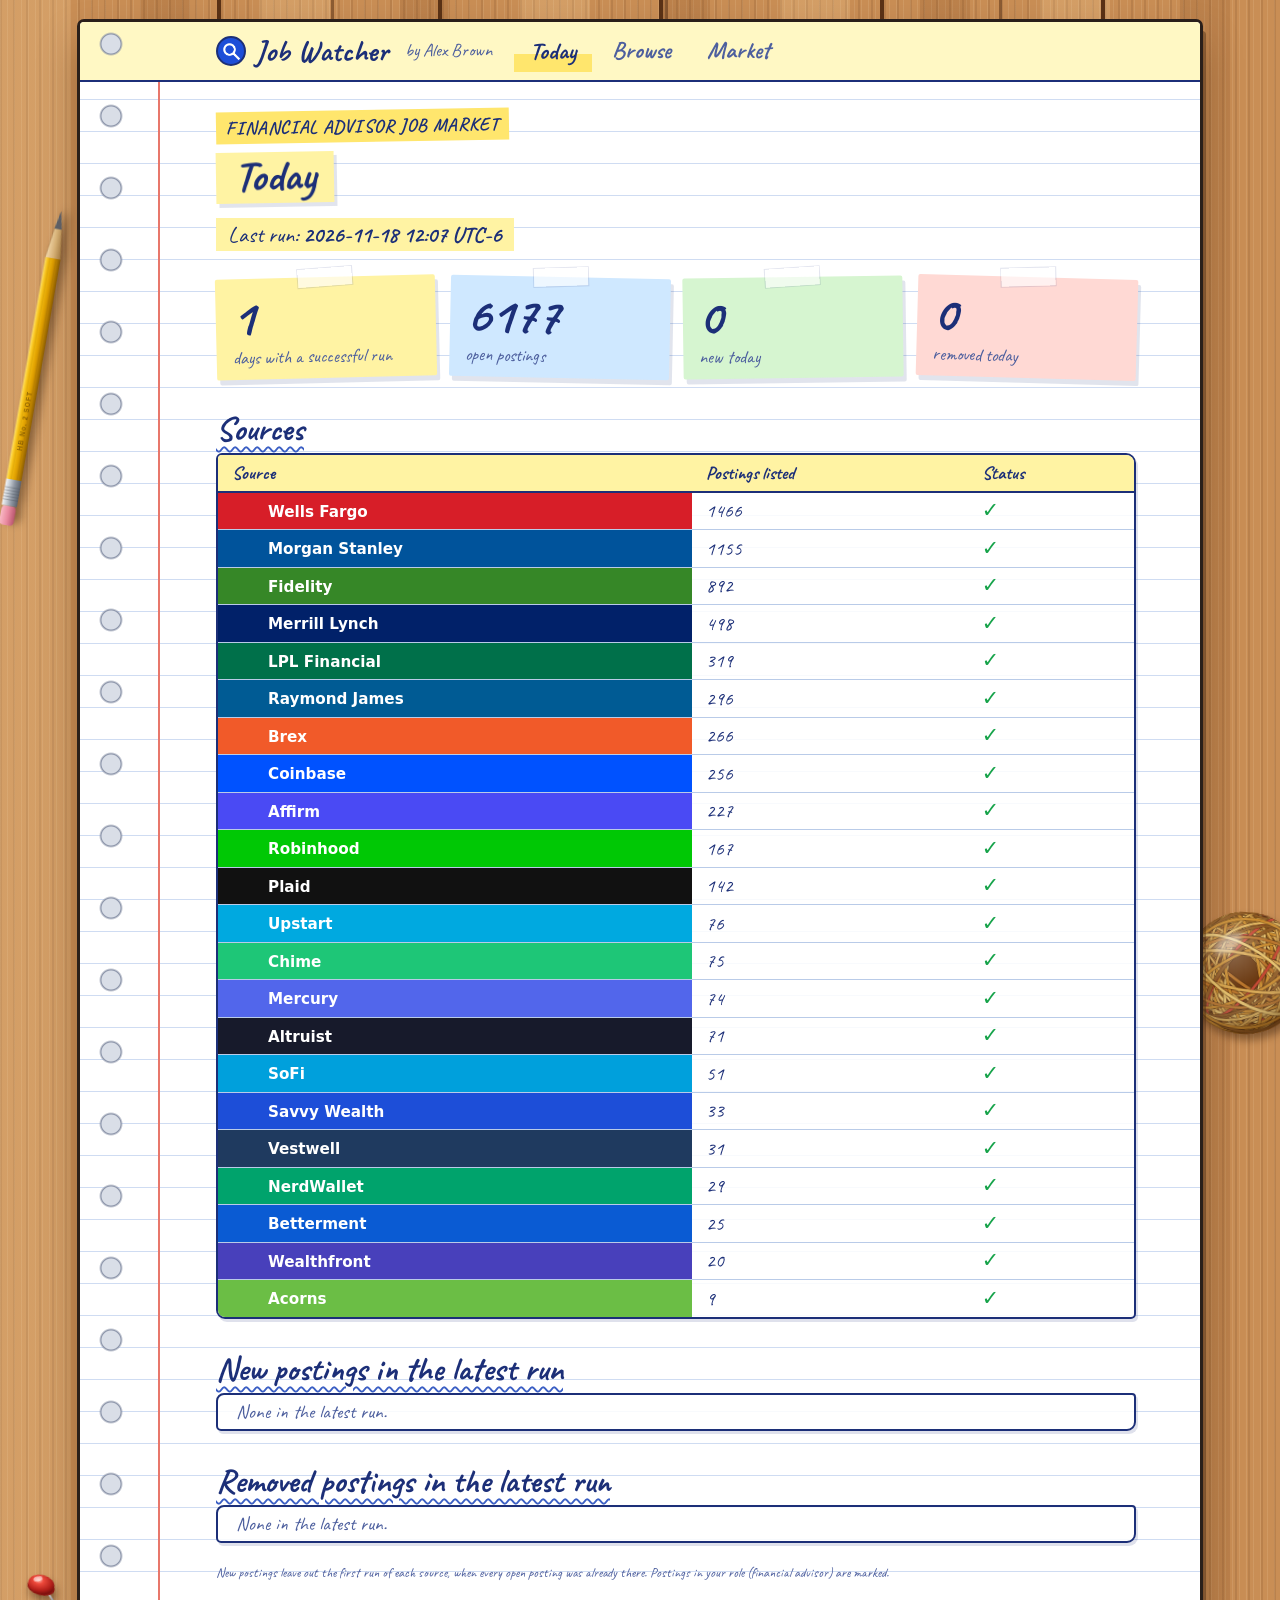
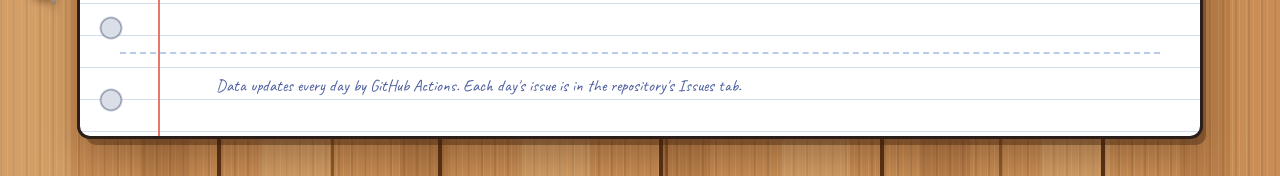
==== commit 6ab94fe5: "Show last-run time in UTC-6 and run daily at 3:00 AM UTC-6 Co-Authored-By: Claude Sonnet 5.5 <norepl" ====
--- a/index.html
+++ b/index.html
@@ -9,11 +9,11 @@
 <link rel="manifest" href="manifest.webmanifest">
 <link rel="icon" href="assets/icon-192.png">
 <link rel="apple-touch-icon" href="assets/icon-192.png">
-<script src="assets/turn.js?v=22"></script>
-<link rel="stylesheet" href="assets/style.css?v=22">
-<script src="assets/common.js?v=22" defer></script>
-<script src="assets/desk.js?v=22" defer></script>
-<script src="assets/today.js?v=22" defer></script>
+<script src="assets/turn.js?v=23"></script>
+<link rel="stylesheet" href="assets/style.css?v=23">
+<script src="assets/common.js?v=23" defer></script>
+<script src="assets/desk.js?v=23" defer></script>
+<script src="assets/today.js?v=23" defer></script>
 </head>
 <body>
 <header class="hero"><div class="wrap">
